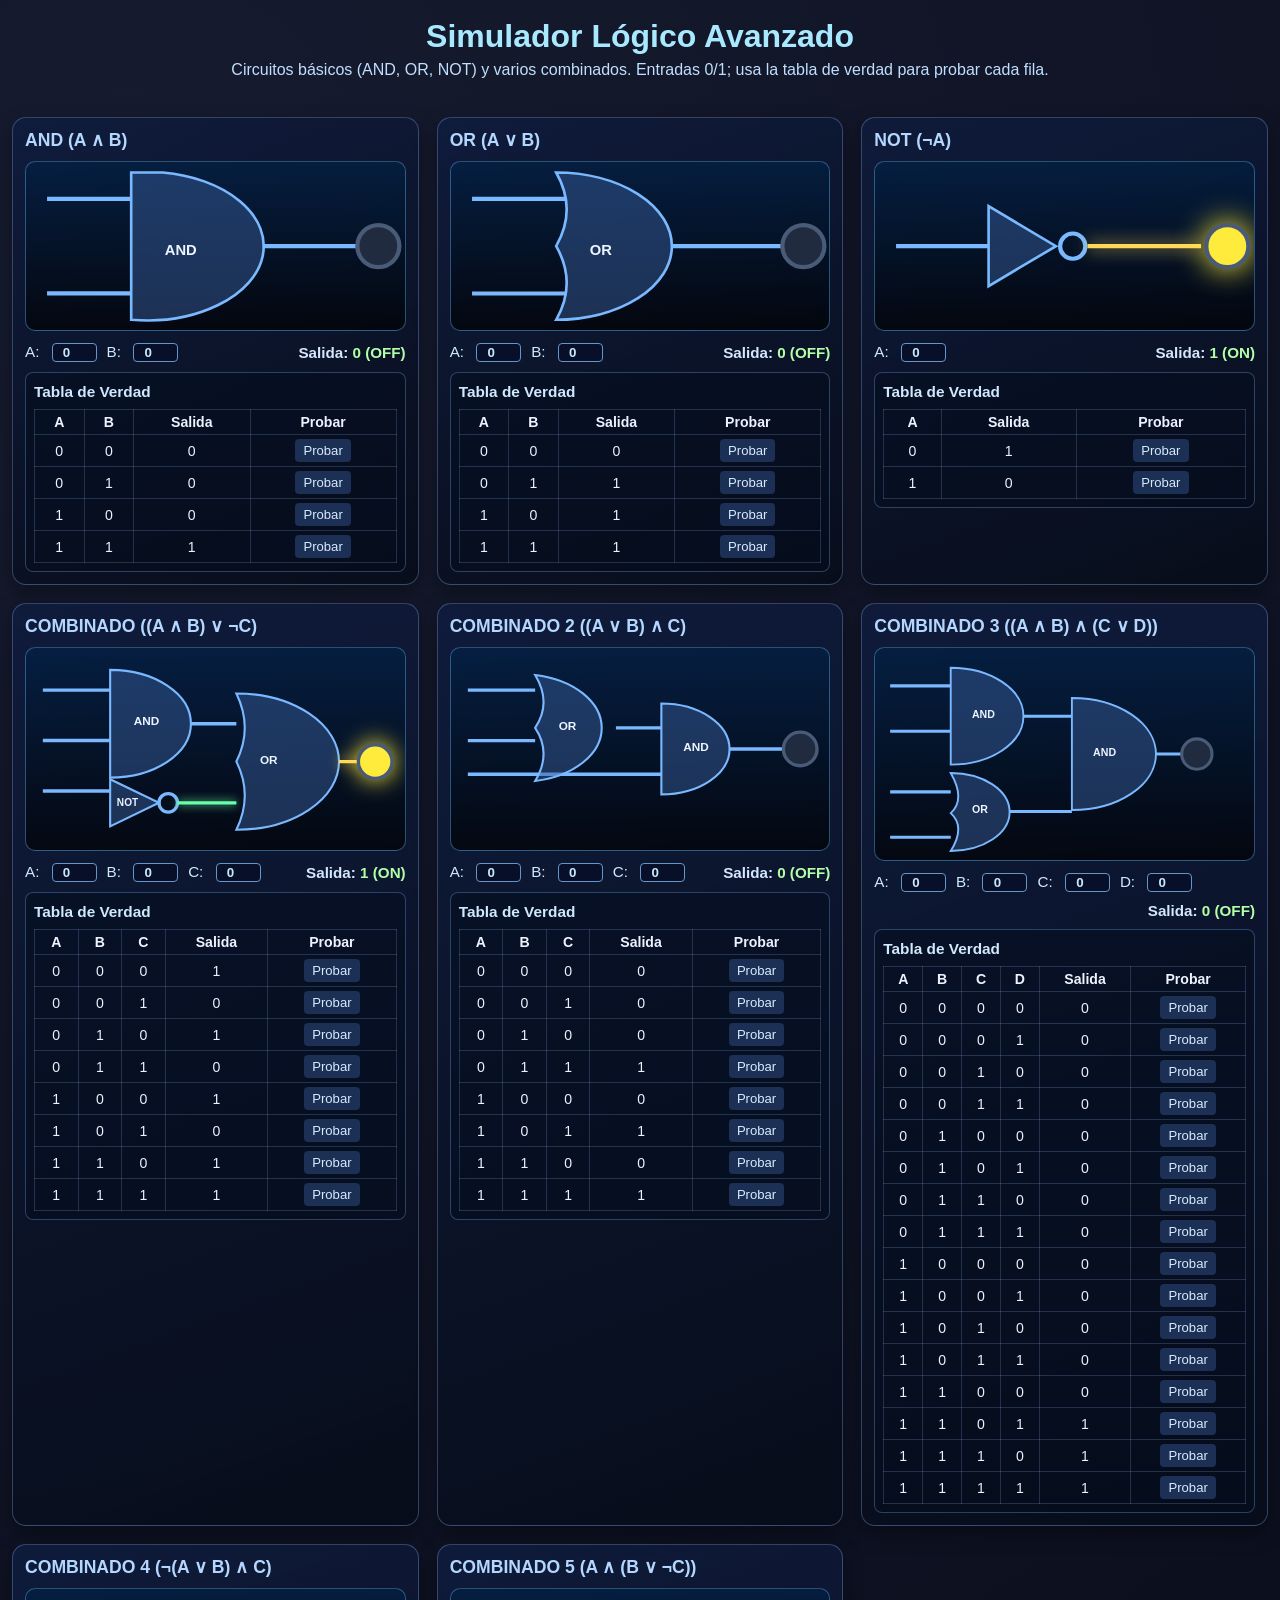
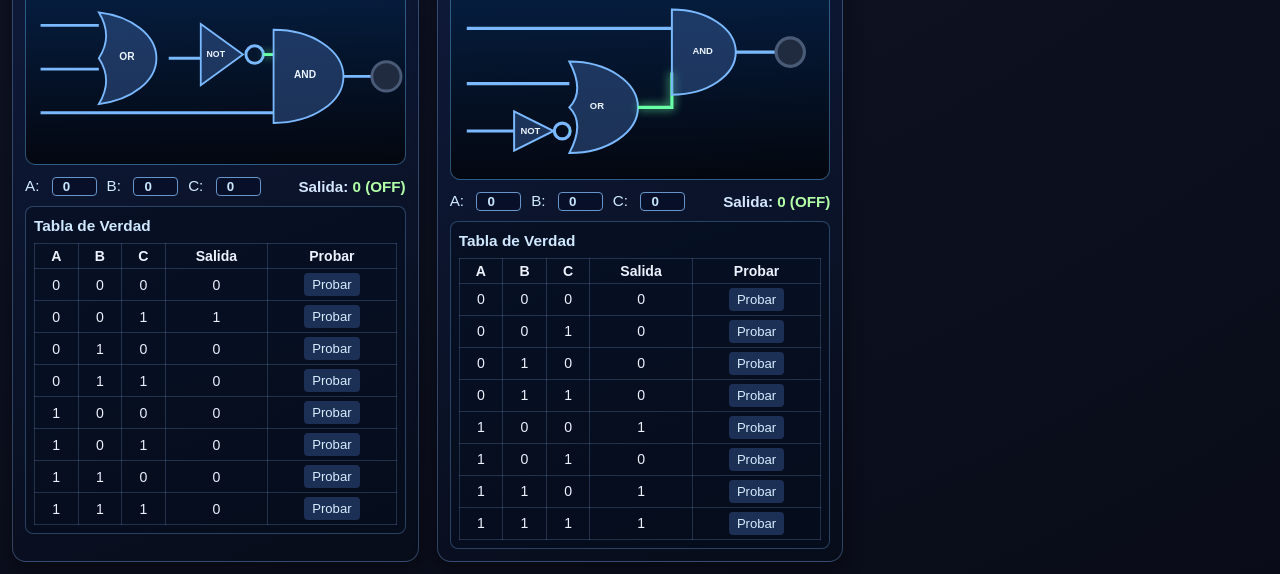
==== index.html @ 619e8f51 "Primera subida AND OR NOT" ====
<!DOCTYPE html>
<html lang="es">

<head>
    <meta charset="UTF-8">
    <meta name="viewport" content="width=device-width, initial-scale=1.0">
    <title>Simulador lógico</title>
    <link rel="stylesheet" href="./styles.css">
</head>

<body>
    <header>
        <h1>Simulador Lógico Avanzado</h1>
        <p>Circuitos básicos (AND, OR, NOT) y varios combinados. Entradas 0/1; usa la tabla de verdad para probar cada fila.</p>
    </header>

    <div class="simulation-grid">

        <section class="simulation-card" data-sim="and">
            <h2>AND (A ∧ B)</h2>
            <svg viewBox="0 0 360 160" class="gate-canvas">
                <!-- AND: arco elíptico rx>ry → más ancho, misma altura -->
                <path class="gate" d="M100 10 L100 150 A110 70 0 0 0 130 10 Z" />
                <text x="132" y="88" class="gate-label">AND</text>
                <path class="wire" data-input="A" d="M20 35 L100 35" />
                <path class="wire" data-input="B" d="M20 125 L100 125" />
                <path class="wire" data-input="OUT" d="M225 80 L320 80" />
                <circle class="bulb-element" cx="335" cy="80" r="20" />
            </svg>
            <div class="controls">
                <label>A: <input type="number" min="0" max="1" value="0" class="logic-input" data-input="A"></label>
                <label>B: <input type="number" min="0" max="1" value="0" class="logic-input" data-input="B"></label>
                <div class="output-status">Salida: <span class="output-value">0 (OFF)</span></div>
            </div>
            <div class="table-container">
                <h3>Tabla de Verdad</h3>
                <table class="truth-table">
                    <thead><tr><th>A</th><th>B</th><th>Salida</th><th>Probar</th></tr></thead>
                    <tbody></tbody>
                </table>
            </div>
        </section>

        <section class="simulation-card" data-sim="or">
            <h2>OR (A ∨ B)</h2>
            <svg viewBox="0 0 360 160" class="gate-canvas">
                <path class="gate" d="M100 10 Q120 45 100 80 Q120 115 100 150 A110 70 0 0 0 100 10 Z" />
                <text x="132" y="88" class="gate-label">OR</text>
                <path class="wire" data-input="A" d="M20 35 L110 35" />
                <path class="wire" data-input="B" d="M20 125 L110 125" />
                <path class="wire" data-input="OUT" d="M210 80 L320 80" />
                <circle class="bulb-element" cx="335" cy="80" r="20" />
            </svg>
            <div class="controls">
                <label>A: <input type="number" min="0" max="1" value="0" class="logic-input" data-input="A"></label>
                <label>B: <input type="number" min="0" max="1" value="0" class="logic-input" data-input="B"></label>
                <div class="output-status">Salida: <span class="output-value">0 (OFF)</span></div>
            </div>
            <div class="table-container">
                <h3>Tabla de Verdad</h3>
                <table class="truth-table">
                    <thead><tr><th>A</th><th>B</th><th>Salida</th><th>Probar</th></tr></thead>
                    <tbody></tbody>
                </table>
            </div>
        </section>

        <section class="simulation-card" data-sim="not">
            <h2>NOT (¬A)</h2>
            <svg viewBox="0 0 360 160" class="gate-canvas">
                <path class="wire" data-input="A" d="M20 80 L108 80" />
                <!-- NOT: triángulo + burbuja de negación -->
                <path class="gate" d="M108 42 L172 80 L108 118 Z" />
                <circle class="gate-circle" cx="188" cy="80" r="12" />
                <path class="wire" data-input="OUT" d="M202 80 L310 80" />
                <circle class="bulb-element" cx="335" cy="80" r="20" />
            </svg>
            <div class="controls">
                <label>A: <input type="number" min="0" max="1" value="0" class="logic-input" data-input="A"></label>
                <div class="output-status">Salida: <span class="output-value">1 (ON)</span></div>
            </div>
            <div class="table-container">
                <h3>Tabla de Verdad</h3>
                <table class="truth-table">
                    <thead><tr><th>A</th><th>Salida</th><th>Probar</th></tr></thead>
                    <tbody></tbody>
                </table>
            </div>
        </section>

        <section class="simulation-card" data-sim="combo">
            <h2>COMBINADO ((A ∧ B) ∨ ¬C)</h2>
            <svg viewBox="0 0 450 240" class="gate-canvas">
                <path class="wire" data-input="A" d="M20 50 L100 50" />
                <path class="wire" data-input="B" d="M20 110 L100 110" />
                <path class="wire" data-input="C" d="M20 170 L100 170" />

                <path class="gate" d="M100 26 L100 154 A96 64 0 0 0 100 26 Z" />
                <text x="128" y="92" class="gate-label">AND</text>
                <path class="wire" data-input="t1" d="M196 90 L250 90" />

                <path class="gate" d="M100 156 L158 184 L100 212 Z" />
                <circle class="gate-circle" cx="169" cy="184" r="11" />
                <text x="108" y="188" class="gate-label gate-label-sm">NOT</text>
                <path class="wire" data-input="t2" d="M180 184 L250 184" />

                <path class="gate" d="M250 54 Q270 95 250 135 Q270 175 250 216 A122 81 0 0 0 250 54 Z" />
                <text x="278" y="138" class="gate-label">OR</text>
                <path class="wire" data-input="OUT" d="M372 135 L415 135" />

                <circle class="bulb-element" cx="415" cy="135" r="20" />
            </svg>
            <div class="controls">
                <label>A: <input type="number" min="0" max="1" value="0" class="logic-input" data-input="A"></label>
                <label>B: <input type="number" min="0" max="1" value="0" class="logic-input" data-input="B"></label>
                <label>C: <input type="number" min="0" max="1" value="0" class="logic-input" data-input="C"></label>
                <div class="output-status">Salida: <span class="output-value">0 (OFF)</span></div>
            </div>
            <div class="table-container">
                <h3>Tabla de Verdad</h3>
                <table class="truth-table">
                    <thead><tr><th>A</th><th>B</th><th>C</th><th>Salida</th><th>Probar</th></tr></thead>
                    <tbody></tbody>
                </table>
            </div>
        </section>

        <section class="simulation-card" data-sim="combo2">
            <h2>COMBINADO 2 ((A ∨ B) ∧ C)</h2>
            <svg viewBox="0 0 450 240" class="gate-canvas">
                <path class="wire" data-input="A" d="M20 50 L100 50" />
                <path class="wire" data-input="B" d="M20 110 L100 110" />
                <path class="wire" data-input="C" d="M20 150 L250 150" />

                <path class="gate" d="M100 32 Q120 65 100 95 Q120 125 100 158 A96 64 0 0 0 100 32 Z" />
                <text x="128" y="98" class="gate-label">OR</text>
                <path class="wire" data-input="t1" d="M196 95 L250 95" />

                <path class="gate" d="M250 66 L250 174 A81 54 0 0 0 250 66 Z" />
                <text x="276" y="122" class="gate-label">AND</text>
                <path class="wire" data-input="OUT" d="M331 120 L415 120" />

                <circle class="bulb-element" cx="415" cy="120" r="20" />
            </svg>
            <div class="controls">
                <label>A: <input type="number" min="0" max="1" value="0" class="logic-input" data-input="A"></label>
                <label>B: <input type="number" min="0" max="1" value="0" class="logic-input" data-input="B"></label>
                <label>C: <input type="number" min="0" max="1" value="0" class="logic-input" data-input="C"></label>
                <div class="output-status">Salida: <span class="output-value">0 (OFF)</span></div>
            </div>
            <div class="table-container">
                <h3>Tabla de Verdad</h3>
                <table class="truth-table">
                    <thead><tr><th>A</th><th>B</th><th>C</th><th>Salida</th><th>Probar</th></tr></thead>
                    <tbody></tbody>
                </table>
            </div>
        </section>

        <section class="simulation-card" data-sim="combo3">
            <h2>COMBINADO 3 ((A ∧ B) ∧ (C ∨ D))</h2>
            <svg viewBox="0 0 500 280" class="gate-canvas">
                <path class="wire" data-input="A" d="M20 50 L100 50" />
                <path class="wire" data-input="B" d="M20 110 L100 110" />
                <path class="wire" data-input="C" d="M20 190 L100 190" />
                <path class="wire" data-input="D" d="M20 250 L100 250" />

                <path class="gate" d="M100 26 L100 154 A96 64 0 0 0 100 26 Z" />
                <text x="128" y="92" class="gate-label">AND</text>
                <path class="wire" data-input="t1" d="M196 90 L260 90" />

                <path class="gate" d="M100 165 Q120 200 100 218 Q120 236 100 268 A77 51 0 0 0 100 165 Z" />
                <text x="128" y="218" class="gate-label">OR</text>
                <path class="wire" data-input="t2" d="M177 216 L260 216" />

                <path class="gate" d="M260 66 L260 214 A111 74 0 0 0 260 66 Z" />
                <text x="288" y="142" class="gate-label">AND</text>
                <path class="wire" data-input="OUT" d="M371 140 L425 140" />

                <circle class="bulb-element" cx="425" cy="140" r="20" />
            </svg>
            <div class="controls">
                <label>A: <input type="number" min="0" max="1" value="0" class="logic-input" data-input="A"></label>
                <label>B: <input type="number" min="0" max="1" value="0" class="logic-input" data-input="B"></label>
                <label>C: <input type="number" min="0" max="1" value="0" class="logic-input" data-input="C"></label>
                <label>D: <input type="number" min="0" max="1" value="0" class="logic-input" data-input="D"></label>
                <div class="output-status">Salida: <span class="output-value">0 (OFF)</span></div>
            </div>
            <div class="table-container">
                <h3>Tabla de Verdad</h3>
                <table class="truth-table">
                    <thead><tr><th>A</th><th>B</th><th>C</th><th>D</th><th>Salida</th><th>Probar</th></tr></thead>
                    <tbody></tbody>
                </table>
            </div>
        </section>

        <section class="simulation-card" data-sim="combo4">
            <h2>COMBINADO 4 (¬(A ∨ B) ∧ C)</h2>
            <svg viewBox="0 0 520 240" class="gate-canvas">
                <path class="wire" data-input="A" d="M20 50 L100 50" />
                <path class="wire" data-input="B" d="M20 110 L100 110" />
                <path class="wire" data-input="C" d="M20 170 L340 170" />

                <path class="gate" d="M100 32 Q120 65 100 95 Q120 125 100 158 A96 64 0 0 0 100 32 Z" />
                <text x="128" y="98" class="gate-label">OR</text>
                <path class="wire" data-input="t1" d="M196 95 L240 95" />

                <path class="gate" d="M240 48 L298 90 L240 132 Z" />
                <circle class="gate-circle" cx="314" cy="90" r="12" />
                <text x="248" y="94" class="gate-label gate-label-sm">NOT</text>
                <path class="wire" data-input="t2" d="M326 90 L340 90" />

                <path class="gate" d="M340 56 L340 184 A96 64 0 0 0 340 56 Z" />
                <text x="368" y="122" class="gate-label">AND</text>
                <path class="wire" data-input="OUT" d="M436 120 L495 120" />

                <circle class="bulb-element" cx="495" cy="120" r="20" />
            </svg>
            <div class="controls">
                <label>A: <input type="number" min="0" max="1" value="0" class="logic-input" data-input="A"></label>
                <label>B: <input type="number" min="0" max="1" value="0" class="logic-input" data-input="B"></label>
                <label>C: <input type="number" min="0" max="1" value="0" class="logic-input" data-input="C"></label>
                <div class="output-status">Salida: <span class="output-value">0 (OFF)</span></div>
            </div>
            <div class="table-container">
                <h3>Tabla de Verdad</h3>
                <table class="truth-table">
                    <thead><tr><th>A</th><th>B</th><th>C</th><th>Salida</th><th>Probar</th></tr></thead>
                    <tbody></tbody>
                </table>
            </div>
        </section>

        <section class="simulation-card" data-sim="combo5">
            <h2>COMBINADO 5 (A ∧ (B ∨ ¬C))</h2>
            <svg viewBox="0 0 480 240" class="gate-canvas">
                <path class="wire" data-input="A" d="M20 50 L280 50" />
                <path class="wire" data-input="B" d="M20 120 L150 120" />
                <path class="wire" data-input="C" d="M20 180 L80 180" />

                <path class="gate" d="M80 155 L130 180 L80 205 Z" />
                <circle class="gate-circle" cx="141" cy="180" r="10" />
                <text x="88" y="184" class="gate-label gate-label-sm">NOT</text>
                <path class="wire" data-input="t1" d="M151 180 L150 180" />

                <path class="gate" d="M150 92 Q170 130 150 150 Q170 170 150 208 A87 58 0 0 0 150 92 Z" />
                <text x="176" y="152" class="gate-label gate-label-sm">OR</text>
                <path class="wire" data-input="t2" d="M237 150 L280 150 L280 106" />

                <path class="gate" d="M280 26 L280 134 A81 54 0 0 0 280 26 Z" />
                <text x="306" y="82" class="gate-label gate-label-sm">AND</text>
                <path class="wire" data-input="OUT" d="M361 80 L430 80" />

                <circle class="bulb-element" cx="430" cy="80" r="18" />
            </svg>
            <div class="controls">
                <label>A: <input type="number" min="0" max="1" value="0" class="logic-input" data-input="A"></label>
                <label>B: <input type="number" min="0" max="1" value="0" class="logic-input" data-input="B"></label>
                <label>C: <input type="number" min="0" max="1" value="0" class="logic-input" data-input="C"></label>
                <div class="output-status">Salida: <span class="output-value">0 (OFF)</span></div>
            </div>
            <div class="table-container">
                <h3>Tabla de Verdad</h3>
                <table class="truth-table">
                    <thead><tr><th>A</th><th>B</th><th>C</th><th>Salida</th><th>Probar</th></tr></thead>
                    <tbody></tbody>
                </table>
            </div>
        </section>

    </div>

    <script src="./logica.js"></script>
</body>

</html>
---- styles.css ----
* {
    box-sizing: border-box;
}

body {
    margin: 0;
    font-family: 'Segoe UI', Tahoma, Geneva, Verdana, sans-serif;
    background: radial-gradient(circle at 10% 10%, #161b2f 0%, #0f1324 55%, #090c18 100%);
    color: #f5f5f5;
}

header {
    text-align: center;
    padding: 18px 20px 10px;
}

header h1 {
    margin: 0;
    color: #a9e9ff;
}

header p {
    margin: 6px 0 16px;
    color: #c0dfff;
}

.simulation-grid {
    display: grid;
    grid-template-columns: repeat(auto-fit, minmax(340px, 1fr));
    gap: 18px;
    padding: 12px;
}

.simulation-card {
    border: 1px solid rgba(145, 191, 255, 0.3);
    border-radius: 14px;
    background: linear-gradient(160deg, rgba(15, 28, 62, 0.88), rgba(8, 13, 26, 0.96));
    box-shadow: 0 8px 20px rgba(0, 0, 0, 0.35);
    overflow: hidden;
    padding: 12px;
}

.simulation-card h2 {
    margin: 0 0 10px;
    font-size: 1.1rem;
    color: #b3d7ff;
}

.gate-canvas {
    width: 100%;
    height: auto;
    min-height: 160px;
    background: linear-gradient(180deg, rgba(0, 34, 71, 0.6), rgba(0, 0, 0, 0.65));
    border-radius: 10px;
    border: 1px solid rgba(100, 190, 255, 0.4);
}

.wire,
.gate,
.gate-circle {
    stroke: #7ab9ff;
    stroke-width: 4;
    fill: none;
    transition: all 0.25s ease;
}

.gate {
    fill: rgba(55, 90, 150, 0.5);
    stroke-width: 2.5;
}

.gate-label {
    fill: #ecf4ff;
    font-size: 14px;
    font-weight: 700;
}

.gate-label-sm {
    font-size: 12px;
}

.wire.active {
    stroke: #68ffa7;
    filter: drop-shadow(0 0 6px #68ffa7);
}

.wire[data-input="OUT"].active {
    stroke: #ffd85a;
    filter: drop-shadow(0 0 8px #ffd85a);
}

.bulb-element {
    fill: #202b40;
    stroke: #4a5b78;
    stroke-width: 4;
    transition: all 0.3s ease;
}

.bulb-active {
    fill: #ffeb3b !important;
    filter: drop-shadow(0 0 14px #ffeb3b) blur(0.7px);
}

.controls {
    margin: 8px 0;
    display: flex;
    flex-wrap: wrap;
    align-items: center;
    gap: 10px;
}

.controls label {
    font-size: 0.95rem;
    color: #d0eaff;
}

.controls input.logic-input {
    width: 45px;
    margin-left: 8px;
    background: #081029;
    border: 1px solid #6695c9;
    border-radius: 4px;
    color: #c9e7ff;
    text-align: center;
    font-weight: bold;
}

.output-status {
    margin-left: auto;
    font-size: 0.95rem;
    font-weight: 700;
    color: #d4e7ff;
}

.output-value {
    color: #b3ffa7;
}

.table-container {
    margin-top: 10px;
    background: rgba(4, 13, 30, 0.55);
    border: 1px solid rgba(128, 185, 255, 0.3);
    border-radius: 8px;
    padding: 8px;
}

.table-container h3 {
    margin: 2px 0 8px;
    font-size: 0.96rem;
    color: #d0e9ff;
}

.truth-table {
    width: 100%;
    border-collapse: collapse;
    color: #eef2ff;
    font-size: 0.88rem;
}

.truth-table th,
.truth-table td {
    border: 1px solid rgba(150, 190, 255, 0.2);
    padding: 4px 6px;
    text-align: center;
}

.truth-table tbody tr:hover {
    background: rgba(104, 180, 255, 0.14);
}

.truth-table button {
    border: none;
    padding: 4px 8px;
    background: #1c2f54;
    color: #d7ecff;
    border-radius: 4px;
    cursor: pointer;
    font-size: 0.82rem;
}

.truth-table button:hover {
    background: #2a4a81;
}
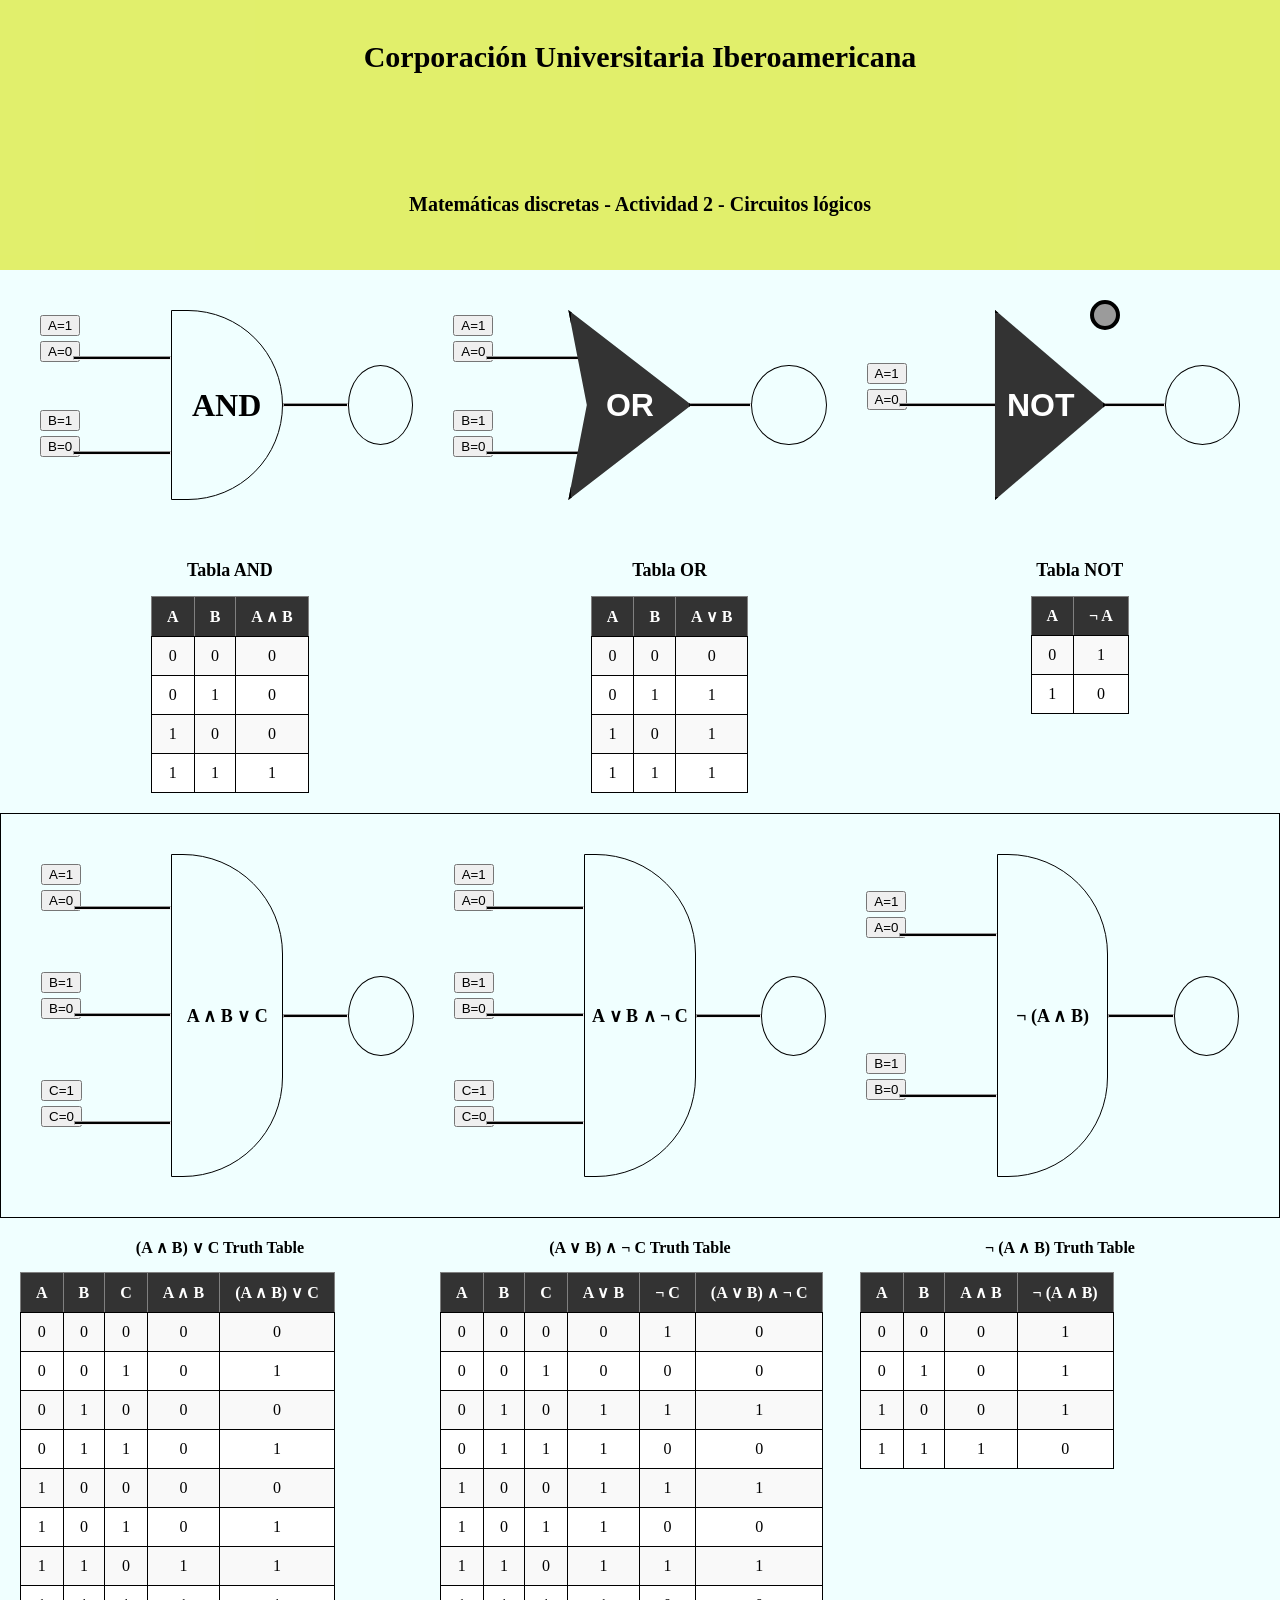
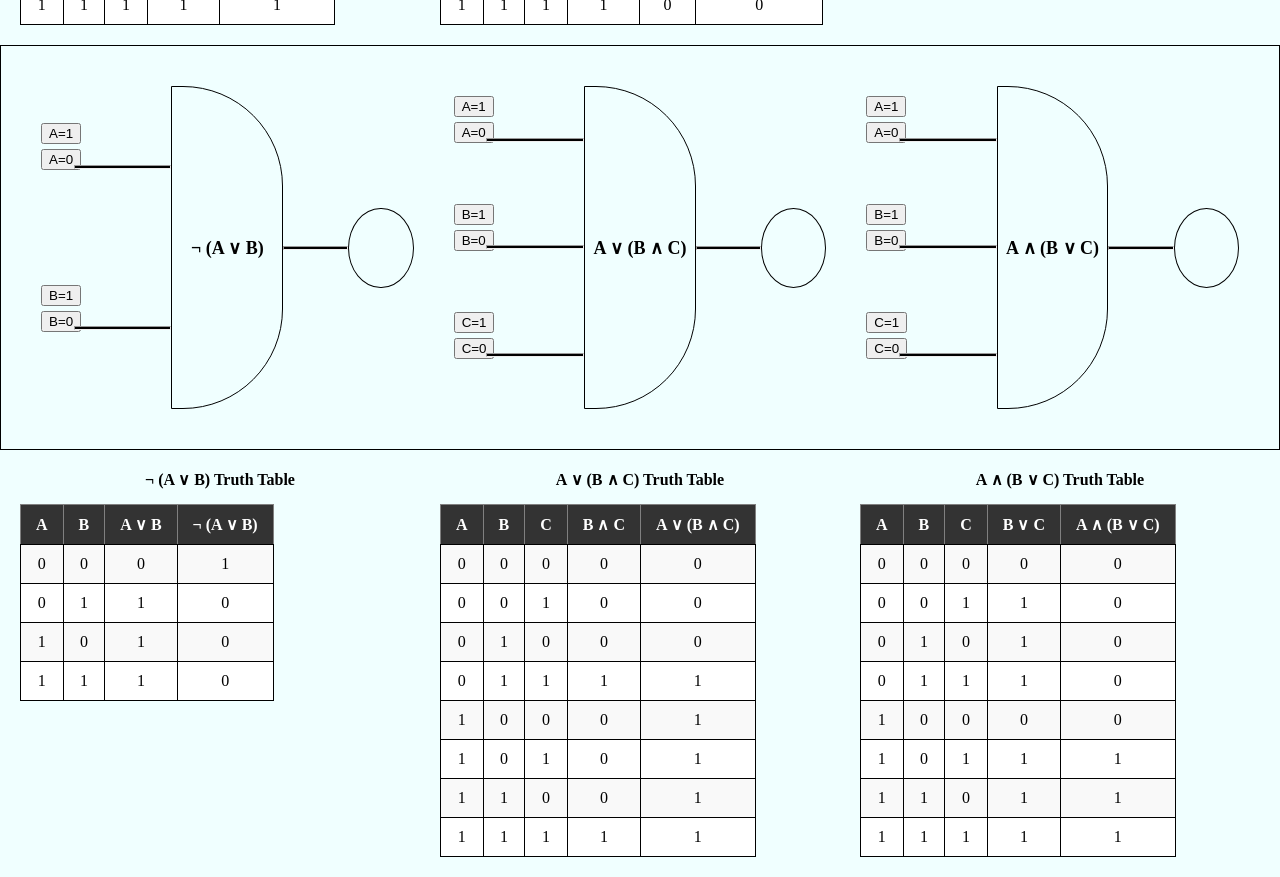
==== commit 62977c61: "Update final" ====
--- a/index.html
+++ b/index.html
@@ -1,277 +1,822 @@
 <!DOCTYPE html>
-<html lang="es">
+<html lang="en">
 
 <head>
     <meta charset="UTF-8">
     <meta name="viewport" content="width=device-width, initial-scale=1.0">
-    <title>Simulador lógico</title>
-    <link rel="stylesheet" href="./styles.css">
+    <title>Document</title>
+    <link rel="stylesheet" href="./stylesdiagrama.css">
 </head>
 
 <body>
-    <header>
-        <h1>Simulador Lógico Avanzado</h1>
-        <p>Circuitos básicos (AND, OR, NOT) y varios combinados. Entradas 0/1; usa la tabla de verdad para probar cada fila.</p>
-    </header>
-
-    <div class="simulation-grid">
-
-        <section class="simulation-card" data-sim="and">
-            <h2>AND (A ∧ B)</h2>
-            <svg viewBox="0 0 360 160" class="gate-canvas">
-                <!-- AND: arco elíptico rx>ry → más ancho, misma altura -->
-                <path class="gate" d="M100 10 L100 150 A110 70 0 0 0 130 10 Z" />
-                <text x="132" y="88" class="gate-label">AND</text>
-                <path class="wire" data-input="A" d="M20 35 L100 35" />
-                <path class="wire" data-input="B" d="M20 125 L100 125" />
-                <path class="wire" data-input="OUT" d="M225 80 L320 80" />
-                <circle class="bulb-element" cx="335" cy="80" r="20" />
-            </svg>
-            <div class="controls">
-                <label>A: <input type="number" min="0" max="1" value="0" class="logic-input" data-input="A"></label>
-                <label>B: <input type="number" min="0" max="1" value="0" class="logic-input" data-input="B"></label>
-                <div class="output-status">Salida: <span class="output-value">0 (OFF)</span></div>
-            </div>
-            <div class="table-container">
-                <h3>Tabla de Verdad</h3>
-                <table class="truth-table">
-                    <thead><tr><th>A</th><th>B</th><th>Salida</th><th>Probar</th></tr></thead>
-                    <tbody></tbody>
-                </table>
-            </div>
-        </section>
-
-        <section class="simulation-card" data-sim="or">
-            <h2>OR (A ∨ B)</h2>
-            <svg viewBox="0 0 360 160" class="gate-canvas">
-                <path class="gate" d="M100 10 Q120 45 100 80 Q120 115 100 150 A110 70 0 0 0 100 10 Z" />
-                <text x="132" y="88" class="gate-label">OR</text>
-                <path class="wire" data-input="A" d="M20 35 L110 35" />
-                <path class="wire" data-input="B" d="M20 125 L110 125" />
-                <path class="wire" data-input="OUT" d="M210 80 L320 80" />
-                <circle class="bulb-element" cx="335" cy="80" r="20" />
-            </svg>
-            <div class="controls">
-                <label>A: <input type="number" min="0" max="1" value="0" class="logic-input" data-input="A"></label>
-                <label>B: <input type="number" min="0" max="1" value="0" class="logic-input" data-input="B"></label>
-                <div class="output-status">Salida: <span class="output-value">0 (OFF)</span></div>
-            </div>
-            <div class="table-container">
-                <h3>Tabla de Verdad</h3>
-                <table class="truth-table">
-                    <thead><tr><th>A</th><th>B</th><th>Salida</th><th>Probar</th></tr></thead>
-                    <tbody></tbody>
-                </table>
-            </div>
-        </section>
-
-        <section class="simulation-card" data-sim="not">
-            <h2>NOT (¬A)</h2>
-            <svg viewBox="0 0 360 160" class="gate-canvas">
-                <path class="wire" data-input="A" d="M20 80 L108 80" />
-                <!-- NOT: triángulo + burbuja de negación -->
-                <path class="gate" d="M108 42 L172 80 L108 118 Z" />
-                <circle class="gate-circle" cx="188" cy="80" r="12" />
-                <path class="wire" data-input="OUT" d="M202 80 L310 80" />
-                <circle class="bulb-element" cx="335" cy="80" r="20" />
-            </svg>
-            <div class="controls">
-                <label>A: <input type="number" min="0" max="1" value="0" class="logic-input" data-input="A"></label>
-                <div class="output-status">Salida: <span class="output-value">1 (ON)</span></div>
-            </div>
-            <div class="table-container">
-                <h3>Tabla de Verdad</h3>
-                <table class="truth-table">
-                    <thead><tr><th>A</th><th>Salida</th><th>Probar</th></tr></thead>
-                    <tbody></tbody>
-                </table>
-            </div>
-        </section>
-
-        <section class="simulation-card" data-sim="combo">
-            <h2>COMBINADO ((A ∧ B) ∨ ¬C)</h2>
-            <svg viewBox="0 0 450 240" class="gate-canvas">
-                <path class="wire" data-input="A" d="M20 50 L100 50" />
-                <path class="wire" data-input="B" d="M20 110 L100 110" />
-                <path class="wire" data-input="C" d="M20 170 L100 170" />
-
-                <path class="gate" d="M100 26 L100 154 A96 64 0 0 0 100 26 Z" />
-                <text x="128" y="92" class="gate-label">AND</text>
-                <path class="wire" data-input="t1" d="M196 90 L250 90" />
-
-                <path class="gate" d="M100 156 L158 184 L100 212 Z" />
-                <circle class="gate-circle" cx="169" cy="184" r="11" />
-                <text x="108" y="188" class="gate-label gate-label-sm">NOT</text>
-                <path class="wire" data-input="t2" d="M180 184 L250 184" />
-
-                <path class="gate" d="M250 54 Q270 95 250 135 Q270 175 250 216 A122 81 0 0 0 250 54 Z" />
-                <text x="278" y="138" class="gate-label">OR</text>
-                <path class="wire" data-input="OUT" d="M372 135 L415 135" />
-
-                <circle class="bulb-element" cx="415" cy="135" r="20" />
-            </svg>
-            <div class="controls">
-                <label>A: <input type="number" min="0" max="1" value="0" class="logic-input" data-input="A"></label>
-                <label>B: <input type="number" min="0" max="1" value="0" class="logic-input" data-input="B"></label>
-                <label>C: <input type="number" min="0" max="1" value="0" class="logic-input" data-input="C"></label>
-                <div class="output-status">Salida: <span class="output-value">0 (OFF)</span></div>
-            </div>
-            <div class="table-container">
-                <h3>Tabla de Verdad</h3>
-                <table class="truth-table">
-                    <thead><tr><th>A</th><th>B</th><th>C</th><th>Salida</th><th>Probar</th></tr></thead>
-                    <tbody></tbody>
-                </table>
-            </div>
-        </section>
-
-        <section class="simulation-card" data-sim="combo2">
-            <h2>COMBINADO 2 ((A ∨ B) ∧ C)</h2>
-            <svg viewBox="0 0 450 240" class="gate-canvas">
-                <path class="wire" data-input="A" d="M20 50 L100 50" />
-                <path class="wire" data-input="B" d="M20 110 L100 110" />
-                <path class="wire" data-input="C" d="M20 150 L250 150" />
-
-                <path class="gate" d="M100 32 Q120 65 100 95 Q120 125 100 158 A96 64 0 0 0 100 32 Z" />
-                <text x="128" y="98" class="gate-label">OR</text>
-                <path class="wire" data-input="t1" d="M196 95 L250 95" />
-
-                <path class="gate" d="M250 66 L250 174 A81 54 0 0 0 250 66 Z" />
-                <text x="276" y="122" class="gate-label">AND</text>
-                <path class="wire" data-input="OUT" d="M331 120 L415 120" />
-
-                <circle class="bulb-element" cx="415" cy="120" r="20" />
-            </svg>
-            <div class="controls">
-                <label>A: <input type="number" min="0" max="1" value="0" class="logic-input" data-input="A"></label>
-                <label>B: <input type="number" min="0" max="1" value="0" class="logic-input" data-input="B"></label>
-                <label>C: <input type="number" min="0" max="1" value="0" class="logic-input" data-input="C"></label>
-                <div class="output-status">Salida: <span class="output-value">0 (OFF)</span></div>
-            </div>
-            <div class="table-container">
-                <h3>Tabla de Verdad</h3>
-                <table class="truth-table">
-                    <thead><tr><th>A</th><th>B</th><th>C</th><th>Salida</th><th>Probar</th></tr></thead>
-                    <tbody></tbody>
-                </table>
-            </div>
-        </section>
-
-        <section class="simulation-card" data-sim="combo3">
-            <h2>COMBINADO 3 ((A ∧ B) ∧ (C ∨ D))</h2>
-            <svg viewBox="0 0 500 280" class="gate-canvas">
-                <path class="wire" data-input="A" d="M20 50 L100 50" />
-                <path class="wire" data-input="B" d="M20 110 L100 110" />
-                <path class="wire" data-input="C" d="M20 190 L100 190" />
-                <path class="wire" data-input="D" d="M20 250 L100 250" />
-
-                <path class="gate" d="M100 26 L100 154 A96 64 0 0 0 100 26 Z" />
-                <text x="128" y="92" class="gate-label">AND</text>
-                <path class="wire" data-input="t1" d="M196 90 L260 90" />
-
-                <path class="gate" d="M100 165 Q120 200 100 218 Q120 236 100 268 A77 51 0 0 0 100 165 Z" />
-                <text x="128" y="218" class="gate-label">OR</text>
-                <path class="wire" data-input="t2" d="M177 216 L260 216" />
-
-                <path class="gate" d="M260 66 L260 214 A111 74 0 0 0 260 66 Z" />
-                <text x="288" y="142" class="gate-label">AND</text>
-                <path class="wire" data-input="OUT" d="M371 140 L425 140" />
-
-                <circle class="bulb-element" cx="425" cy="140" r="20" />
-            </svg>
-            <div class="controls">
-                <label>A: <input type="number" min="0" max="1" value="0" class="logic-input" data-input="A"></label>
-                <label>B: <input type="number" min="0" max="1" value="0" class="logic-input" data-input="B"></label>
-                <label>C: <input type="number" min="0" max="1" value="0" class="logic-input" data-input="C"></label>
-                <label>D: <input type="number" min="0" max="1" value="0" class="logic-input" data-input="D"></label>
-                <div class="output-status">Salida: <span class="output-value">0 (OFF)</span></div>
-            </div>
-            <div class="table-container">
-                <h3>Tabla de Verdad</h3>
-                <table class="truth-table">
-                    <thead><tr><th>A</th><th>B</th><th>C</th><th>D</th><th>Salida</th><th>Probar</th></tr></thead>
-                    <tbody></tbody>
-                </table>
-            </div>
-        </section>
-
-        <section class="simulation-card" data-sim="combo4">
-            <h2>COMBINADO 4 (¬(A ∨ B) ∧ C)</h2>
-            <svg viewBox="0 0 520 240" class="gate-canvas">
-                <path class="wire" data-input="A" d="M20 50 L100 50" />
-                <path class="wire" data-input="B" d="M20 110 L100 110" />
-                <path class="wire" data-input="C" d="M20 170 L340 170" />
-
-                <path class="gate" d="M100 32 Q120 65 100 95 Q120 125 100 158 A96 64 0 0 0 100 32 Z" />
-                <text x="128" y="98" class="gate-label">OR</text>
-                <path class="wire" data-input="t1" d="M196 95 L240 95" />
-
-                <path class="gate" d="M240 48 L298 90 L240 132 Z" />
-                <circle class="gate-circle" cx="314" cy="90" r="12" />
-                <text x="248" y="94" class="gate-label gate-label-sm">NOT</text>
-                <path class="wire" data-input="t2" d="M326 90 L340 90" />
-
-                <path class="gate" d="M340 56 L340 184 A96 64 0 0 0 340 56 Z" />
-                <text x="368" y="122" class="gate-label">AND</text>
-                <path class="wire" data-input="OUT" d="M436 120 L495 120" />
-
-                <circle class="bulb-element" cx="495" cy="120" r="20" />
-            </svg>
-            <div class="controls">
-                <label>A: <input type="number" min="0" max="1" value="0" class="logic-input" data-input="A"></label>
-                <label>B: <input type="number" min="0" max="1" value="0" class="logic-input" data-input="B"></label>
-                <label>C: <input type="number" min="0" max="1" value="0" class="logic-input" data-input="C"></label>
-                <div class="output-status">Salida: <span class="output-value">0 (OFF)</span></div>
-            </div>
-            <div class="table-container">
-                <h3>Tabla de Verdad</h3>
-                <table class="truth-table">
-                    <thead><tr><th>A</th><th>B</th><th>C</th><th>Salida</th><th>Probar</th></tr></thead>
-                    <tbody></tbody>
-                </table>
-            </div>
-        </section>
-
-        <section class="simulation-card" data-sim="combo5">
-            <h2>COMBINADO 5 (A ∧ (B ∨ ¬C))</h2>
-            <svg viewBox="0 0 480 240" class="gate-canvas">
-                <path class="wire" data-input="A" d="M20 50 L280 50" />
-                <path class="wire" data-input="B" d="M20 120 L150 120" />
-                <path class="wire" data-input="C" d="M20 180 L80 180" />
-
-                <path class="gate" d="M80 155 L130 180 L80 205 Z" />
-                <circle class="gate-circle" cx="141" cy="180" r="10" />
-                <text x="88" y="184" class="gate-label gate-label-sm">NOT</text>
-                <path class="wire" data-input="t1" d="M151 180 L150 180" />
-
-                <path class="gate" d="M150 92 Q170 130 150 150 Q170 170 150 208 A87 58 0 0 0 150 92 Z" />
-                <text x="176" y="152" class="gate-label gate-label-sm">OR</text>
-                <path class="wire" data-input="t2" d="M237 150 L280 150 L280 106" />
-
-                <path class="gate" d="M280 26 L280 134 A81 54 0 0 0 280 26 Z" />
-                <text x="306" y="82" class="gate-label gate-label-sm">AND</text>
-                <path class="wire" data-input="OUT" d="M361 80 L430 80" />
-
-                <circle class="bulb-element" cx="430" cy="80" r="18" />
-            </svg>
-            <div class="controls">
-                <label>A: <input type="number" min="0" max="1" value="0" class="logic-input" data-input="A"></label>
-                <label>B: <input type="number" min="0" max="1" value="0" class="logic-input" data-input="B"></label>
-                <label>C: <input type="number" min="0" max="1" value="0" class="logic-input" data-input="C"></label>
-                <div class="output-status">Salida: <span class="output-value">0 (OFF)</span></div>
-            </div>
-            <div class="table-container">
-                <h3>Tabla de Verdad</h3>
-                <table class="truth-table">
-                    <thead><tr><th>A</th><th>B</th><th>C</th><th>Salida</th><th>Probar</th></tr></thead>
-                    <tbody></tbody>
-                </table>
-            </div>
-        </section>
-
+    <div class="titulo">
+        <h1 class="title-diagram">Corporación Universitaria Iberoamericana</h1>
+        <h3 class="subtitle-diagram">Matemáticas discretas - Actividad 2 - Circuitos lógicos</h3>
     </div>
-
-    <script src="./logica.js"></script>
+    <div class="diagramas-bases">
+        <div class="diagram-and">
+
+            <div class="div-lines">
+
+                <div class="div-button-lines">
+                    <div class="div-button">
+                        <button id="and-btn-a1" class="btn" onclick="setLogicAndA(1)">A=1</button>
+                        <button id="and-btn-a0" class="btn" onclick="setLogicAndA(0)">A=0</button>
+                    </div>
+                    <div class="div-line">
+                        <hr class="line-a" id="line-a">
+                    </div>
+                </div>
+
+                <div class="div-button-lines">
+                    <div class="div-button">
+                        <button id="and-btn-b1" class="btn" onclick="setLogicAndB(1)">B=1</button>
+                        <button id="and-btn-b0" class="btn" onclick="setLogicAndB(0)">B=0</button>
+                    </div>
+                    <div class="div-line">
+                        <hr class="line-b" id="line-b">
+                    </div>
+                </div>
+
+            </div>
+
+            <div class="div-logica">
+                <h1>AND</h1>
+            </div>
+            <div class="div-bombillo">
+
+                <div class="div-line-bombillo">
+                    <hr class="line-bombillo" id="line-bombillo">
+                </div>
+                <div class="div-luz">
+                    <div class="bombillo" id="bombillo"></div>
+                </div>
+            </div>
+
+        </div>
+
+        <div class="diagram-or">
+
+            <div class="div-lines">
+
+                <div class="div-button-lines">
+                    <div class="div-button">
+                        <button id="or-btn-a1" class="btn" onclick="setLogicOrA(1)">A=1</button>
+                        <button id="or-btn-a0" class="btn" onclick="setLogicOrA(0)">A=0</button>
+                    </div>
+                    <div class="div-line">
+                        <hr class="or-line-a" id="or-line-a">
+                    </div>
+                </div>
+
+                <div class="div-button-lines">
+                    <div class="div-button">
+                        <button id="or-btn-b1" class="btn" onclick="setLogicOrB(1)">B=1</button>
+                        <button id="or-btn-b0" class="btn" onclick="setLogicOrB(0)">B=0</button>
+                    </div>
+                    <div class="div-line">
+                        <hr class="or-line-b" id="or-line-b">
+                    </div>
+                </div>
+
+            </div>
+
+            <div class="div-logica-or">
+                <h1>OR</h1>
+            </div>
+            <div class="div-bombillo">
+
+                <div class="div-line-bombillo">
+                    <hr class="or-line-bombillo" id="or-line-bombillo">
+                </div>
+                <div class="div-luz">
+                    <div class="bombillo-or" id="bombillo-or"></div>
+                </div>
+            </div>
+
+        </div>
+
+        <div class="diagram-not">
+
+            <div class="div-lines-not">
+
+                <div class="div-button-lines">
+                    <div class="div-button">
+                        <button id="not-btn-a1" class="btn" onclick="setLogicNotA(1)">A=1</button>
+                        <button id="not-btn-a0" class="btn" onclick="setLogicNotA(0)">A=0</button>
+                    </div>
+                    <div class="div-line">
+                        <hr class="not-line" id="not-line">
+                    </div>
+                </div>
+
+            </div>
+
+            <div class="div-logica-not">
+                <h1>NOT</h1>
+            </div>
+            <div class="icon-not"></div>
+            <div class="div-bombillo">
+
+                <div class="div-line-bombillo">
+                    <hr class="not-line-bombillo" id="not-line-bombillo">
+                </div>
+                <div class="div-luz">
+                    <div class="bombillo-not" id="bombillo-not"></div>
+                </div>
+            </div>
+        </div>
+
+    </div>
+
+    <div class="tablas-diagramas-bases">
+        <div class="tabla-and">
+            <h2>Tabla AND</h2>
+            <table border="1">
+                <tr>
+                    <th>A</th>
+                    <th>B</th>
+                    <th>A ∧ B</th>
+                </tr>
+                <tr>
+                    <td>0</td>
+                    <td>0</td>
+                    <td>0</td>
+                </tr>
+                <tr>
+                    <td>0</td>
+                    <td>1</td>
+                    <td>0</td>
+                </tr>
+                <tr>
+                    <td>1</td>
+                    <td>0</td>
+                    <td>0</td>
+                </tr>
+                <tr>
+                    <td>1</td>
+                    <td>1</td>
+                    <td>1</td>
+                </tr>
+            </table>
+        </div>
+
+        <div class="tabla-or">
+            <h2>Tabla OR</h2>
+            <table border="1">
+                <tr>
+                    <th>A</th>
+                    <th>B</th>
+                    <th>A ∨ B</th>
+                </tr>
+                <tr>
+                    <td>0</td>
+                    <td>0</td>
+                    <td>0</td>
+                </tr>
+                <tr>
+                    <td>0</td>
+                    <td>1</td>
+                    <td>1</td>
+                </tr>
+                <tr>
+                    <td>1</td>
+                    <td>0</td>
+                    <td>1</td>
+                </tr>
+                <tr>
+                    <td>1</td>
+                    <td>1</td>
+                    <td>1</td>
+                </tr>
+            </table>
+        </div>
+
+        <div class="tabla-not">
+            <h2>Tabla NOT</h2>
+            <table border="1">
+                <tr>
+                    <th>A</th>
+                    <th>¬ A</th>
+                </tr>
+                <tr>
+                    <td>0</td>
+                    <td>1</td>
+                </tr>
+                <tr>
+                    <td>1</td>
+                    <td>0</td>
+                </tr>
+            </table>
+        </div>
+    </div>
+
+    <div class="diagramas-combos">
+
+        <div class="combo-and-or">
+            <div class="div-lines-combo">
+                <div class="div-button-lines">
+                    <div class="div-button">
+                        <button id="combo1-btn-a1" class="btn" onclick="setCombo1A(1)">A=1</button>
+                        <button id="combo1-btn-a0" class="btn" onclick="setCombo1A(0)">A=0</button>
+                    </div>
+                    <div class="div-line">
+                        <hr class="combo1-line-a" id="combo1-line-a">
+                    </div>
+                </div>
+                <div class="div-button-lines">
+                    <div class="div-button">
+                        <button id="combo1-btn-b1" class="btn" onclick="setCombo1B(1)">B=1</button>
+                        <button id="combo1-btn-b0" class="btn" onclick="setCombo1B(0)">B=0</button>
+                    </div>
+                    <div class="div-line">
+                        <hr class="combo1-line-b" id="combo1-line-b">
+                    </div>
+                </div>
+                <div class="div-button-lines">
+                    <div class="div-button">
+                        <button id="combo1-btn-c1" class="btn" onclick="setCombo1C(1)">C=1</button>
+                        <button id="combo1-btn-c0" class="btn" onclick="setCombo1C(0)">C=0</button>
+                    </div>
+                    <div class="div-line">
+                        <hr class="combo1-line-c" id="combo1-line-c">
+                    </div>
+                </div>
+            </div>
+            <div class="div-logica-combo">
+                <h1>A ∧ B ∨ C</h1>
+            </div>
+            <div class="div-bombillo">
+                <div class="div-line-bombillo">
+                    <hr class="combo1-line-bombillo" id="combo1-line-bombillo">
+                </div>
+                <div class="div-luz">
+                    <div class="bombillo-combo1" id="bombillo-combo1"></div>
+                </div>
+            </div>
+        </div>
+
+        <div class="combo-or-and-not">
+            <div class="div-lines-combo">
+                <div class="div-button-lines">
+                    <div class="div-button">
+                        <button id="combo2-btn-a1" class="btn" onclick="setCombo2A(1)">A=1</button>
+                        <button id="combo2-btn-a0" class="btn" onclick="setCombo2A(0)">A=0</button>
+                    </div>
+                    <div class="div-line">
+                        <hr class="combo2-line-a" id="combo2-line-a">
+                    </div>
+                </div>
+                <div class="div-button-lines">
+                    <div class="div-button">
+                        <button id="combo2-btn-b1" class="btn" onclick="setCombo2B(1)">B=1</button>
+                        <button id="combo2-btn-b0" class="btn" onclick="setCombo2B(0)">B=0</button>
+                    </div>
+                    <div class="div-line">
+                        <hr class="combo2-line-b" id="combo2-line-b">
+                    </div>
+                </div>
+                <div class="div-button-lines">
+                    <div class="div-button">
+                        <button id="combo2-btn-c1" class="btn" onclick="setCombo2C(1)">C=1</button>
+                        <button id="combo2-btn-c0" class="btn" onclick="setCombo2C(0)">C=0</button>
+                    </div>
+                    <div class="div-line">
+                        <hr class="combo2-line-c" id="combo2-line-c">
+                    </div>
+                </div>
+            </div>
+            <div class="div-logica-combo">
+                <h1>A ∨ B ∧ ¬ C</h1>
+            </div>
+            <div class="div-bombillo">
+                <div class="div-line-bombillo">
+                    <hr class="combo2-line-bombillo" id="combo2-line-bombillo">
+                </div>
+                <div class="div-luz">
+                    <div class="bombillo-combo2" id="bombillo-combo2"></div>
+                </div>
+            </div>
+        </div>
+
+        <div class="combo-not-and">
+            <div class="div-lines-combo">
+                <div class="div-button-lines">
+                    <div class="div-button">
+                        <button id="combo3-btn-a1" class="btn" onclick="setCombo3A(1)">A=1</button>
+                        <button id="combo3-btn-a0" class="btn" onclick="setCombo3A(0)">A=0</button>
+                    </div>
+                    <div class="div-line">
+                        <hr class="combo3-line-a" id="combo3-line-a">
+                    </div>
+                </div>
+                <div class="div-button-lines">
+                    <div class="div-button">
+                        <button id="combo3-btn-b1" class="btn" onclick="setCombo3B(1)">B=1</button>
+                        <button id="combo3-btn-b0" class="btn" onclick="setCombo3B(0)">B=0</button>
+                    </div>
+                    <div class="div-line">
+                        <hr class="combo3-line-b" id="combo3-line-b">
+                    </div>
+                </div>
+            </div>
+            <div class="div-logica-combo">
+                <h1>¬ (A ∧ B)</h1>
+            </div>
+            <div class="div-bombillo">
+                <div class="div-line-bombillo">
+                    <hr class="combo3-line-bombillo" id="combo3-line-bombillo">
+                </div>
+                <div class="div-luz">
+                    <div class="bombillo-combo3" id="bombillo-combo3"></div>
+                </div>
+            </div>
+        </div>
+    </div>
+
+    <div class="tablas-diagramas-combos">
+        <div class="tabla-combo1">
+            <h2>(A ∧ B) ∨ C Truth Table</h2>
+            <table border="1">
+                <tr>
+                    <th>A</th>
+                    <th>B</th>
+                    <th>C</th>
+                    <th>A ∧ B</th>
+                    <th>(A ∧ B) ∨ C</th>
+                </tr>
+                <tr>
+                    <td>0</td>
+                    <td>0</td>
+                    <td>0</td>
+                    <td>0</td>
+                    <td>0</td>
+                </tr>
+                <tr>
+                    <td>0</td>
+                    <td>0</td>
+                    <td>1</td>
+                    <td>0</td>
+                    <td>1</td>
+                </tr>
+                <tr>
+                    <td>0</td>
+                    <td>1</td>
+                    <td>0</td>
+                    <td>0</td>
+                    <td>0</td>
+                </tr>
+                <tr>
+                    <td>0</td>
+                    <td>1</td>
+                    <td>1</td>
+                    <td>0</td>
+                    <td>1</td>
+                </tr>
+                <tr>
+                    <td>1</td>
+                    <td>0</td>
+                    <td>0</td>
+                    <td>0</td>
+                    <td>0</td>
+                </tr>
+                <tr>
+                    <td>1</td>
+                    <td>0</td>
+                    <td>1</td>
+                    <td>0</td>
+                    <td>1</td>
+                </tr>
+                <tr>
+                    <td>1</td>
+                    <td>1</td>
+                    <td>0</td>
+                    <td>1</td>
+                    <td>1</td>
+                </tr>
+                <tr>
+                    <td>1</td>
+                    <td>1</td>
+                    <td>1</td>
+                    <td>1</td>
+                    <td>1</td>
+                </tr>
+            </table>
+        </div>
+
+        <div class="tabla-combo2">
+            <h2>(A ∨ B) ∧ ¬ C Truth Table</h2>
+            <table border="1">
+                <tr>
+                    <th>A</th>
+                    <th>B</th>
+                    <th>C</th>
+                    <th>A ∨ B</th>
+                    <th>¬ C</th>
+                    <th>(A ∨ B) ∧ ¬ C</th>
+                </tr>
+                <tr>
+                    <td>0</td>
+                    <td>0</td>
+                    <td>0</td>
+                    <td>0</td>
+                    <td>1</td>
+                    <td>0</td>
+                </tr>
+                <tr>
+                    <td>0</td>
+                    <td>0</td>
+                    <td>1</td>
+                    <td>0</td>
+                    <td>0</td>
+                    <td>0</td>
+                </tr>
+                <tr>
+                    <td>0</td>
+                    <td>1</td>
+                    <td>0</td>
+                    <td>1</td>
+                    <td>1</td>
+                    <td>1</td>
+                </tr>
+                <tr>
+                    <td>0</td>
+                    <td>1</td>
+                    <td>1</td>
+                    <td>1</td>
+                    <td>0</td>
+                    <td>0</td>
+                </tr>
+                <tr>
+                    <td>1</td>
+                    <td>0</td>
+                    <td>0</td>
+                    <td>1</td>
+                    <td>1</td>
+                    <td>1</td>
+                </tr>
+                <tr>
+                    <td>1</td>
+                    <td>0</td>
+                    <td>1</td>
+                    <td>1</td>
+                    <td>0</td>
+                    <td>0</td>
+                </tr>
+                <tr>
+                    <td>1</td>
+                    <td>1</td>
+                    <td>0</td>
+                    <td>1</td>
+                    <td>1</td>
+                    <td>1</td>
+                </tr>
+                <tr>
+                    <td>1</td>
+                    <td>1</td>
+                    <td>1</td>
+                    <td>1</td>
+                    <td>0</td>
+                    <td>0</td>
+                </tr>
+            </table>
+        </div>
+
+        <div class="tabla-combo3">
+            <h2>¬ (A ∧ B) Truth Table</h2>
+            <table border="1">
+                <tr>
+                    <th>A</th>
+                    <th>B</th>
+                    <th>A ∧ B</th>
+                    <th>¬ (A ∧ B)</th>
+                </tr>
+                <tr>
+                    <td>0</td>
+                    <td>0</td>
+                    <td>0</td>
+                    <td>1</td>
+                </tr>
+                <tr>
+                    <td>0</td>
+                    <td>1</td>
+                    <td>0</td>
+                    <td>1</td>
+                </tr>
+                <tr>
+                    <td>1</td>
+                    <td>0</td>
+                    <td>0</td>
+                    <td>1</td>
+                </tr>
+                <tr>
+                    <td>1</td>
+                    <td>1</td>
+                    <td>1</td>
+                    <td>0</td>
+                </tr>
+            </table>
+        </div>
+    </div>
+
+    <!-- SECCION NUEVA DE 3 COMBOS Y SUS TABLAS -->
+    <div class="diagramas-combos">
+
+        <!-- COMBO 4 NOR: ¬(A ∨ B) -->
+        <div class="combo-nor">
+            <div class="div-lines-combo">
+                <div class="div-button-lines">
+                    <div class="div-button"><button id="combo4-btn-a1" class="btn"
+                            onclick="setCombo4A(1)">A=1</button><button id="combo4-btn-a0" class="btn"
+                            onclick="setCombo4A(0)">A=0</button></div>
+                    <div class="div-line">
+                        <hr class="combo4-line-a" id="combo4-line-a">
+                    </div>
+                </div>
+                <div class="div-button-lines">
+                    <div class="div-button"><button id="combo4-btn-b1" class="btn"
+                            onclick="setCombo4B(1)">B=1</button><button id="combo4-btn-b0" class="btn"
+                            onclick="setCombo4B(0)">B=0</button></div>
+                    <div class="div-line">
+                        <hr class="combo4-line-b" id="combo4-line-b">
+                    </div>
+                </div>
+            </div>
+            <div class="div-logica-combo">
+                <h1>¬ (A ∨ B)</h1>
+            </div>
+            <div class="div-bombillo">
+                <div class="div-line-bombillo">
+                    <hr class="combo4-line-bombillo" id="combo4-line-bombillo">
+                </div>
+                <div class="div-luz">
+                    <div class="bombillo-combo4" id="bombillo-combo4"></div>
+                </div>
+            </div>
+        </div>
+
+        <!-- COMBO 5 A ∨ (B ∧ C) -->
+        <div class="combo-or-and">
+            <div class="div-lines-combo">
+                <div class="div-button-lines">
+                    <div class="div-button"><button id="combo5-btn-a1" class="btn"
+                            onclick="setCombo5A(1)">A=1</button><button id="combo5-btn-a0" class="btn"
+                            onclick="setCombo5A(0)">A=0</button></div>
+                    <div class="div-line">
+                        <hr class="combo5-line-a" id="combo5-line-a">
+                    </div>
+                </div>
+                <div class="div-button-lines">
+                    <div class="div-button"><button id="combo5-btn-b1" class="btn"
+                            onclick="setCombo5B(1)">B=1</button><button id="combo5-btn-b0" class="btn"
+                            onclick="setCombo5B(0)">B=0</button></div>
+                    <div class="div-line">
+                        <hr class="combo5-line-b" id="combo5-line-b">
+                    </div>
+                </div>
+                <div class="div-button-lines">
+                    <div class="div-button"><button id="combo5-btn-c1" class="btn"
+                            onclick="setCombo5C(1)">C=1</button><button id="combo5-btn-c0" class="btn"
+                            onclick="setCombo5C(0)">C=0</button></div>
+                    <div class="div-line">
+                        <hr class="combo5-line-c" id="combo5-line-c">
+                    </div>
+                </div>
+            </div>
+            <div class="div-logica-combo">
+                <h1>A ∨ (B ∧ C)</h1>
+            </div>
+            <div class="div-bombillo">
+                <div class="div-line-bombillo">
+                    <hr class="combo5-line-bombillo" id="combo5-line-bombillo">
+                </div>
+                <div class="div-luz">
+                    <div class="bombillo-combo5" id="bombillo-combo5"></div>
+                </div>
+            </div>
+        </div>
+
+        <!-- COMBO 6 A ∧ (B ∨ C) -->
+        <div class="combo-and-or2">
+            <div class="div-lines-combo">
+                <div class="div-button-lines">
+                    <div class="div-button"><button id="combo6-btn-a1" class="btn"
+                            onclick="setCombo6A(1)">A=1</button><button id="combo6-btn-a0" class="btn"
+                            onclick="setCombo6A(0)">A=0</button></div>
+                    <div class="div-line">
+                        <hr class="combo6-line-a" id="combo6-line-a">
+                    </div>
+                </div>
+                <div class="div-button-lines">
+                    <div class="div-button"><button id="combo6-btn-b1" class="btn"
+                            onclick="setCombo6B(1)">B=1</button><button id="combo6-btn-b0" class="btn"
+                            onclick="setCombo6B(0)">B=0</button></div>
+                    <div class="div-line">
+                        <hr class="combo6-line-b" id="combo6-line-b">
+                    </div>
+                </div>
+                <div class="div-button-lines">
+                    <div class="div-button"><button id="combo6-btn-c1" class="btn"
+                            onclick="setCombo6C(1)">C=1</button><button id="combo6-btn-c0" class="btn"
+                            onclick="setCombo6C(0)">C=0</button></div>
+                    <div class="div-line">
+                        <hr class="combo6-line-c" id="combo6-line-c">
+                    </div>
+                </div>
+            </div>
+            <div class="div-logica-combo">
+                <h1>A ∧ (B ∨ C)</h1>
+            </div>
+            <div class="div-bombillo">
+                <div class="div-line-bombillo">
+                    <hr class="combo6-line-bombillo" id="combo6-line-bombillo">
+                </div>
+                <div class="div-luz">
+                    <div class="bombillo-combo6" id="bombillo-combo6"></div>
+                </div>
+            </div>
+        </div>
+
+    </div>
+
+    <!-- TABLAS DE LA NUEVA SECCION -->
+    <div class="tablas-diagramas-combos">
+        <div class="tabla-combo4">
+            <h2>¬ (A ∨ B) Truth Table</h2>
+            <table border="1">
+                <tr>
+                    <th>A</th>
+                    <th>B</th>
+                    <th>A ∨ B</th>
+                    <th>¬ (A ∨ B)</th>
+                </tr>
+                <tr>
+                    <td>0</td>
+                    <td>0</td>
+                    <td>0</td>
+                    <td>1</td>
+                </tr>
+                <tr>
+                    <td>0</td>
+                    <td>1</td>
+                    <td>1</td>
+                    <td>0</td>
+                </tr>
+                <tr>
+                    <td>1</td>
+                    <td>0</td>
+                    <td>1</td>
+                    <td>0</td>
+                </tr>
+                <tr>
+                    <td>1</td>
+                    <td>1</td>
+                    <td>1</td>
+                    <td>0</td>
+                </tr>
+            </table>
+        </div>
+
+        <div class="tabla-combo5">
+            <h2>A ∨ (B ∧ C) Truth Table</h2>
+            <table border="1">
+                <tr>
+                    <th>A</th>
+                    <th>B</th>
+                    <th>C</th>
+                    <th>B ∧ C</th>
+                    <th>A ∨ (B ∧ C)</th>
+                </tr>
+                <tr>
+                    <td>0</td>
+                    <td>0</td>
+                    <td>0</td>
+                    <td>0</td>
+                    <td>0</td>
+                </tr>
+                <tr>
+                    <td>0</td>
+                    <td>0</td>
+                    <td>1</td>
+                    <td>0</td>
+                    <td>0</td>
+                </tr>
+                <tr>
+                    <td>0</td>
+                    <td>1</td>
+                    <td>0</td>
+                    <td>0</td>
+                    <td>0</td>
+                </tr>
+                <tr>
+                    <td>0</td>
+                    <td>1</td>
+                    <td>1</td>
+                    <td>1</td>
+                    <td>1</td>
+                </tr>
+                <tr>
+                    <td>1</td>
+                    <td>0</td>
+                    <td>0</td>
+                    <td>0</td>
+                    <td>1</td>
+                </tr>
+                <tr>
+                    <td>1</td>
+                    <td>0</td>
+                    <td>1</td>
+                    <td>0</td>
+                    <td>1</td>
+                </tr>
+                <tr>
+                    <td>1</td>
+                    <td>1</td>
+                    <td>0</td>
+                    <td>0</td>
+                    <td>1</td>
+                </tr>
+                <tr>
+                    <td>1</td>
+                    <td>1</td>
+                    <td>1</td>
+                    <td>1</td>
+                    <td>1</td>
+                </tr>
+            </table>
+        </div>
+
+        <div class="tabla-combo6">
+            <h2>A ∧ (B ∨ C) Truth Table</h2>
+            <table border="1">
+                <tr>
+                    <th>A</th>
+                    <th>B</th>
+                    <th>C</th>
+                    <th>B ∨ C</th>
+                    <th>A ∧ (B ∨ C)</th>
+                </tr>
+                <tr>
+                    <td>0</td>
+                    <td>0</td>
+                    <td>0</td>
+                    <td>0</td>
+                    <td>0</td>
+                </tr>
+                <tr>
+                    <td>0</td>
+                    <td>0</td>
+                    <td>1</td>
+                    <td>1</td>
+                    <td>0</td>
+                </tr>
+                <tr>
+                    <td>0</td>
+                    <td>1</td>
+                    <td>0</td>
+                    <td>1</td>
+                    <td>0</td>
+                </tr>
+                <tr>
+                    <td>0</td>
+                    <td>1</td>
+                    <td>1</td>
+                    <td>1</td>
+                    <td>0</td>
+                </tr>
+                <tr>
+                    <td>1</td>
+                    <td>0</td>
+                    <td>0</td>
+                    <td>0</td>
+                    <td>0</td>
+                </tr>
+                <tr>
+                    <td>1</td>
+                    <td>0</td>
+                    <td>1</td>
+                    <td>1</td>
+                    <td>1</td>
+                </tr>
+                <tr>
+                    <td>1</td>
+                    <td>1</td>
+                    <td>0</td>
+                    <td>1</td>
+                    <td>1</td>
+                </tr>
+                <tr>
+                    <td>1</td>
+                    <td>1</td>
+                    <td>1</td>
+                    <td>1</td>
+                    <td>1</td>
+                </tr>
+            </table>
+        </div>
+    </div>
+
+    <script src="./logicaDiagrama.js"></script>
 </body>
 
 </html>
--- a/stylesdiagrama.css
+++ b/stylesdiagrama.css
@@ -0,0 +1,476 @@
+* {
+    box-sizing: border-box;
+    margin: 0;
+}
+
+body {
+    background-color: azure;
+}
+
+.titulo {
+    padding-top: 40px;
+    width: 100%;
+    height: 30vh;
+    display: flex;
+    flex-direction: column;
+    align-items: center;
+    justify-content: center;
+    background-color: rgba(224, 238, 96, 0.925);
+}
+
+.title-diagram {
+    height: 70%;
+    text-align: center;
+    font-size: 30px;
+    margin-bottom: 20px;
+}
+
+.subtitle-diagram {
+    width: 100%;
+    height: 30%;
+    text-align: center;
+    font-size: 20px;
+    margin-bottom: 20px;
+
+}
+
+.diagramas-bases {
+    padding: 20px;
+    display: flex;
+    width: 100vw;
+    height: 30vh;
+}
+
+.diagram-and,
+.diagram-or,
+.diagram-not {
+    width: 33.33%;
+    padding: 20px;
+    display: flex;
+    justify-content: space-between;
+}
+
+.div-lines,
+.div-bombillo {
+    width: 35%;
+    display: block;
+}
+
+.div-button-lines {
+    width: 100%;
+    height: 50%;
+    display: flex;
+    align-items: center;
+}
+
+.div-button {
+    width: 25%;
+    height: 100%;
+}
+
+.btn {
+    margin-top: 5px;
+}
+
+.div-line {
+    width: 75%;
+    height: 100%;
+    display: flex;
+    align-items: center;
+    justify-content: end;
+}
+
+.line-a {
+    height: 4px;
+    width: 100%;
+    margin: 0;
+    background-color: #000000;
+}
+
+.line-b {
+    height: 4px;
+    width: 100%;
+    margin: 0;
+    background-color: black;
+}
+
+.btn-activo {
+    background-color: #4caf50;
+    color: white;
+}
+
+.active {
+    background-color: #ebfc00;
+    box-shadow: 0 0 20px 10px #ffeb3b;
+    border: solid 1px #ebfc00;
+}
+
+.div-logica {
+    width: 30%;
+    border: black solid 1px;
+    display: flex;
+    justify-content: center;
+    align-items: center;
+    border-radius: 0 100px 100px 0
+}
+
+.div-bombillo {
+    display: flex;
+    justify-content: center;
+    align-items: center;
+}
+
+.div-line-bombillo {
+    width: 50%;
+    height: 100%;
+    display: flex;
+    align-items: center;
+    justify-content: start;
+}
+
+.line-bombillo {
+    background-color: black;
+    height: 4px;
+    width: 100%;
+}
+
+.div-luz {
+    width: 50%;
+    height: 100%;
+    display: flex;
+    align-items: center;
+    justify-content: start;
+}
+
+.bombillo {
+    width: 80px;
+    height: 80px;
+    border-radius: 50%;
+    border: black solid 1px;
+}
+
+.or-line-a,
+.not-line {
+    height: 4px;
+    width: 100%;
+    margin: 0;
+    background-color: #000000;
+}
+
+.or-line-b {
+    height: 4px;
+    width: 100%;
+    margin: 0;
+    background-color: black;
+}
+
+.div-logica-or {
+    margin-left: -20px;
+    width: 33%;
+    height: auto;
+    background: #333;
+    display: flex;
+    align-items: center;
+    justify-content: center;
+    font-weight: bold;
+    font-family: sans-serif;
+    border: 3px solid #000000;
+    color: white;
+
+    clip-path: polygon(0% 0%,
+            15% 50%,
+            0% 100%,
+            100% 50%);
+}
+
+.or-line-bombillo,
+.not-line-bombillo {
+    background-color: black;
+    height: 4px;
+    width: 100%;
+    margin-left: -10px;
+}
+
+.bombillo-or,
+.bombillo-not {
+    width: 80px;
+    height: 80px;
+    border-radius: 50%;
+    border: black solid 1px;
+    margin-left: -10px;
+}
+
+.div-lines-not {
+    width: 35%;
+    height: 100%;
+    display: flex;
+    align-items: center;
+}
+
+.div-logica-not {
+    margin-left: -25px;
+    width: 35%;
+    height: auto;
+    background: #333;
+    display: flex;
+    align-items: center;
+    justify-content: center;
+    font-weight: bold;
+    font-family: sans-serif;
+    border: 3px solid #000000;
+    color: white;
+
+    clip-path: polygon(15% 0%,
+            15% 50%,
+            15% 100%,
+            100% 50%);
+}
+
+.icon-not {
+    width: 30px;
+    height: 30px;
+    background-color: rgb(155, 155, 155);
+    border: solid 4px black;
+    border-radius: 50%;
+    position: absolute;
+    right: 160px;
+    top: 300px;
+}
+
+.luz-encendida {
+    background-color: #ebfc00;
+    box-shadow: 0 0 20px 15px #ffeb3b;
+    border: solid 1px #ebfc00;
+}
+
+.diagramas-combos {
+    padding: 20px;
+    display: flex;
+    width: 100vw;
+    height: 45vh;
+    border: #000000 solid 1px;
+    margin: 0;
+}
+
+.combo-and-or,
+.combo-or-and-not,
+.combo-not-and {
+    width: 33.33%;
+    padding: 20px;
+    display: flex;
+    justify-content: space-between;
+}
+
+.div-lines-combo {
+    width: 35%;
+    display: flex;
+    flex-direction: column;
+    justify-content: space-around;
+}
+
+.div-lines-combo .div-button-lines {
+    height: 30%;
+}
+
+.div-logica-combo {
+    width: 30%;
+    height: auto;
+    border: black solid 1px;
+    display: flex;
+    justify-content: center;
+    align-items: center;
+    border-radius: 0 100px 100px 0;
+    font-size: 16px;
+}
+
+.div-logica-combo h1 {
+    font-size: 18px;
+    margin: 0;
+}
+
+.combo1-line-a,
+.combo1-line-b,
+.combo1-line-c,
+.combo2-line-a,
+.combo2-line-b,
+.combo2-line-c,
+.combo3-line-a,
+.combo3-line-b {
+    height: 4px;
+    width: 100%;
+    margin: 0;
+    background-color: #000000;
+}
+
+.combo1-line-bombillo,
+.combo2-line-bombillo,
+.combo3-line-bombillo {
+    background-color: black;
+    height: 4px;
+    width: 100%;
+}
+
+.bombillo-combo1,
+.bombillo-combo2,
+.bombillo-combo3 {
+    width: 80px;
+    height: 80px;
+    border-radius: 50%;
+    border: black solid 1px;
+}
+
+.tablas-diagramas-bases {
+    padding: 20px;
+    display: flex;
+    width: 100vw;
+    height: auto;
+    gap: 20px;
+    justify-content: space-around;
+    align-items: flex-start;
+}
+
+.tabla-and,
+.tabla-or,
+.tabla-not {
+    text-align: center;
+}
+
+.tabla-and h2,
+.tabla-or h2,
+.tabla-not h2 {
+    margin-bottom: 15px;
+    font-size: 18px;
+}
+
+table {
+    border-collapse: collapse;
+    background-color: white;
+}
+
+table th {
+    background-color: #333;
+    color: white;
+    padding: 10px 15px;
+    font-weight: bold;
+}
+
+table td {
+    padding: 10px 15px;
+    border: 1px solid #000;
+}
+
+table tr:nth-child(even) {
+    background-color: #f9f9f9;
+}
+
+.tablas-diagramas-combos {
+    padding: 20px;
+    display: flex;
+    width: 100vw;
+    height: auto;
+    gap: 20px;
+    justify-content: space-around;
+    align-items: flex-start;
+    flex-wrap: wrap;
+}
+
+.tabla-combo1,
+.tabla-combo2,
+.tabla-combo3 {
+    text-align: center;
+    flex: 1;
+    min-width: 300px;
+}
+
+.tabla-combo1 h2,
+.tabla-combo2 h2,
+.tabla-combo3 h2 {
+    margin-bottom: 15px;
+    font-size: 16px;
+}
+
+.combos {
+    width: 100%;
+}
+
+.div-cable-final {
+    margin-left: -20px;
+    width: 33%;
+    height: 100%;
+    background: #333;
+    display: flex;
+    align-items: center;
+    justify-content: center;
+    font-weight: bold;
+    font-family: sans-serif;
+    border: 3px solid #000000;
+    color: white;
+}
+
+.div-line-bombillo2 {
+    width: 30%;
+}
+
+.div-line-bombillo3 {
+    position: absolute;
+    top: 400px;
+    left: 400px;
+    height: 400px;
+    width: 4px;
+}
+
+/* CSS NUEVO PARA LA SEGUNDA SECCION DE COMBOS */
+.combo-nor,
+.combo-or-and,
+.combo-and-or2 {
+    width: 33.33%;
+    padding: 20px;
+    display: flex;
+    justify-content: space-between;
+}
+
+.combo4-line-a,
+.combo4-line-b,
+.combo5-line-a,
+.combo5-line-b,
+.combo5-line-c,
+.combo6-line-a,
+.combo6-line-b,
+.combo6-line-c {
+    height: 4px;
+    width: 100%;
+    margin: 0;
+    background-color: #000000;
+}
+
+.combo4-line-bombillo,
+.combo5-line-bombillo,
+.combo6-line-bombillo {
+    background-color: black;
+    height: 4px;
+    width: 100%;
+}
+
+.bombillo-combo4,
+.bombillo-combo5,
+.bombillo-combo6 {
+    width: 80px;
+    height: 80px;
+    border-radius: 50%;
+    border: black solid 1px;
+}
+
+.tabla-combo4,
+.tabla-combo5,
+.tabla-combo6 {
+    text-align: center;
+    flex: 1;
+    min-width: 300px;
+}
+
+.tabla-combo4 h2,
+.tabla-combo5 h2,
+.tabla-combo6 h2 {
+    margin-bottom: 15px;
+    font-size: 16px;
+}
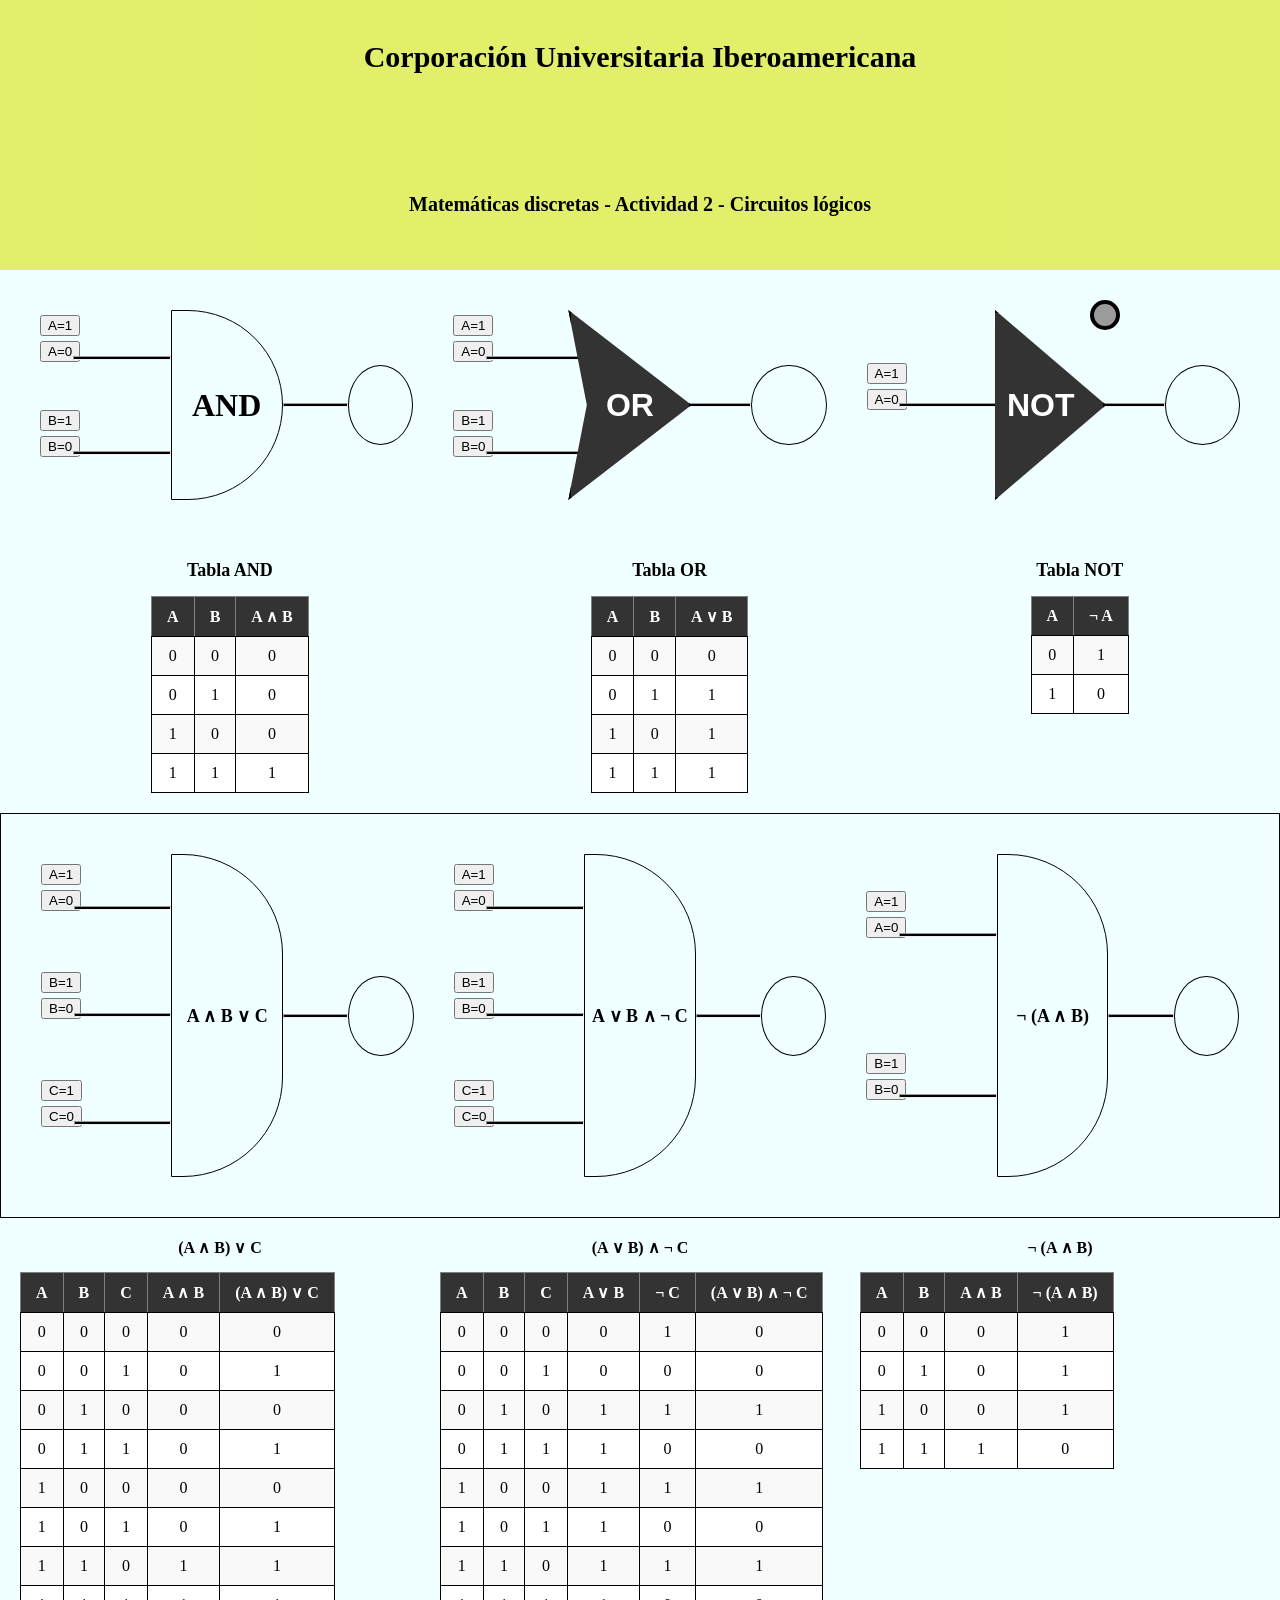
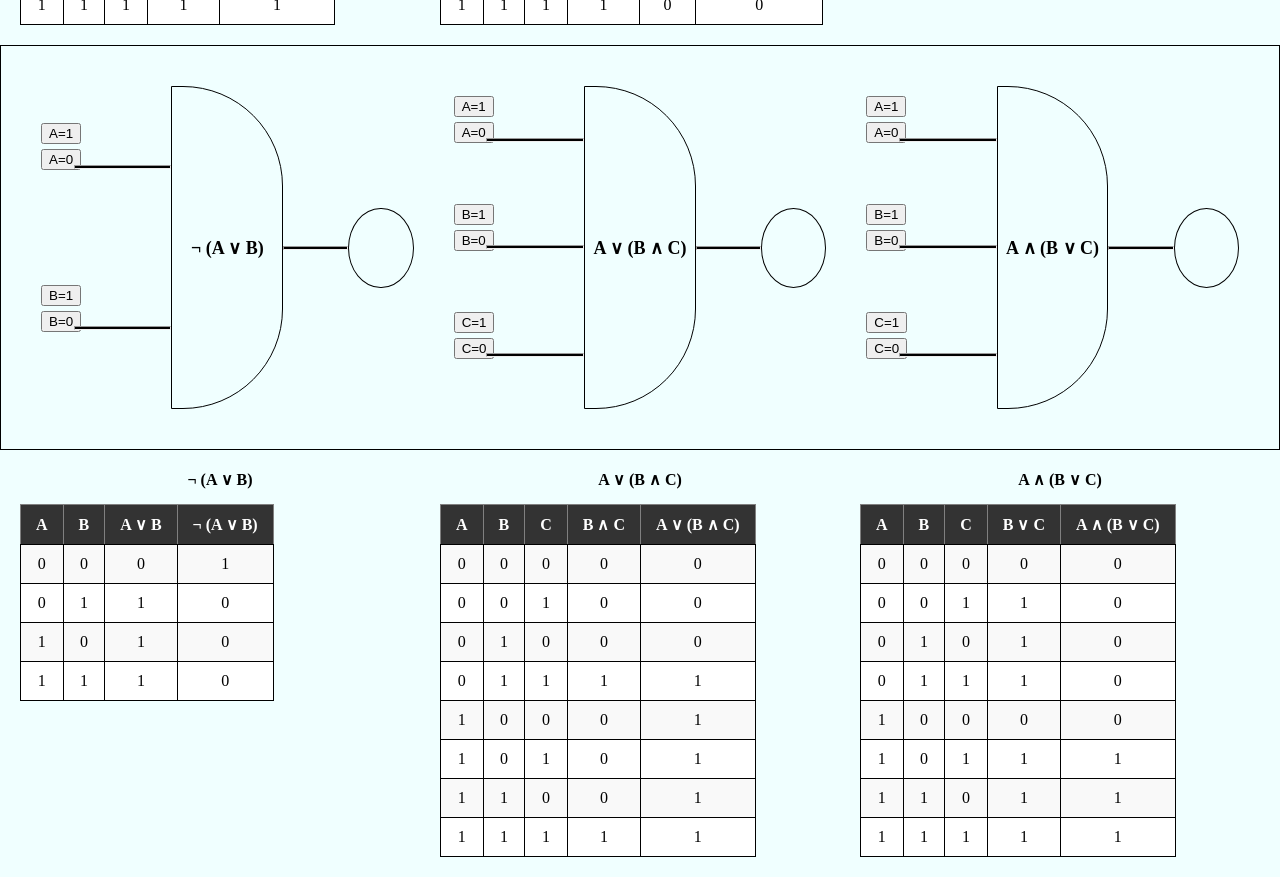
==== commit ea654ccd: "Update nombre tablas" ====
--- a/index.html
+++ b/index.html
@@ -336,7 +336,7 @@
 
     <div class="tablas-diagramas-combos">
         <div class="tabla-combo1">
-            <h2>(A ∧ B) ∨ C Truth Table</h2>
+            <h2>(A ∧ B) ∨ C</h2>
             <table border="1">
                 <tr>
                     <th>A</th>
@@ -405,7 +405,7 @@
         </div>
 
         <div class="tabla-combo2">
-            <h2>(A ∨ B) ∧ ¬ C Truth Table</h2>
+            <h2>(A ∨ B) ∧ ¬ C</h2>
             <table border="1">
                 <tr>
                     <th>A</th>
@@ -483,7 +483,7 @@
         </div>
 
         <div class="tabla-combo3">
-            <h2>¬ (A ∧ B) Truth Table</h2>
+            <h2>¬ (A ∧ B)</h2>
             <table border="1">
                 <tr>
                     <th>A</th>
@@ -642,7 +642,7 @@
     <!-- TABLAS DE LA NUEVA SECCION -->
     <div class="tablas-diagramas-combos">
         <div class="tabla-combo4">
-            <h2>¬ (A ∨ B) Truth Table</h2>
+            <h2>¬ (A ∨ B)</h2>
             <table border="1">
                 <tr>
                     <th>A</th>
@@ -678,7 +678,7 @@
         </div>
 
         <div class="tabla-combo5">
-            <h2>A ∨ (B ∧ C) Truth Table</h2>
+            <h2>A ∨ (B ∧ C)</h2>
             <table border="1">
                 <tr>
                     <th>A</th>
@@ -747,7 +747,7 @@
         </div>
 
         <div class="tabla-combo6">
-            <h2>A ∧ (B ∨ C) Truth Table</h2>
+            <h2>A ∧ (B ∨ C)</h2>
             <table border="1">
                 <tr>
                     <th>A</th>
